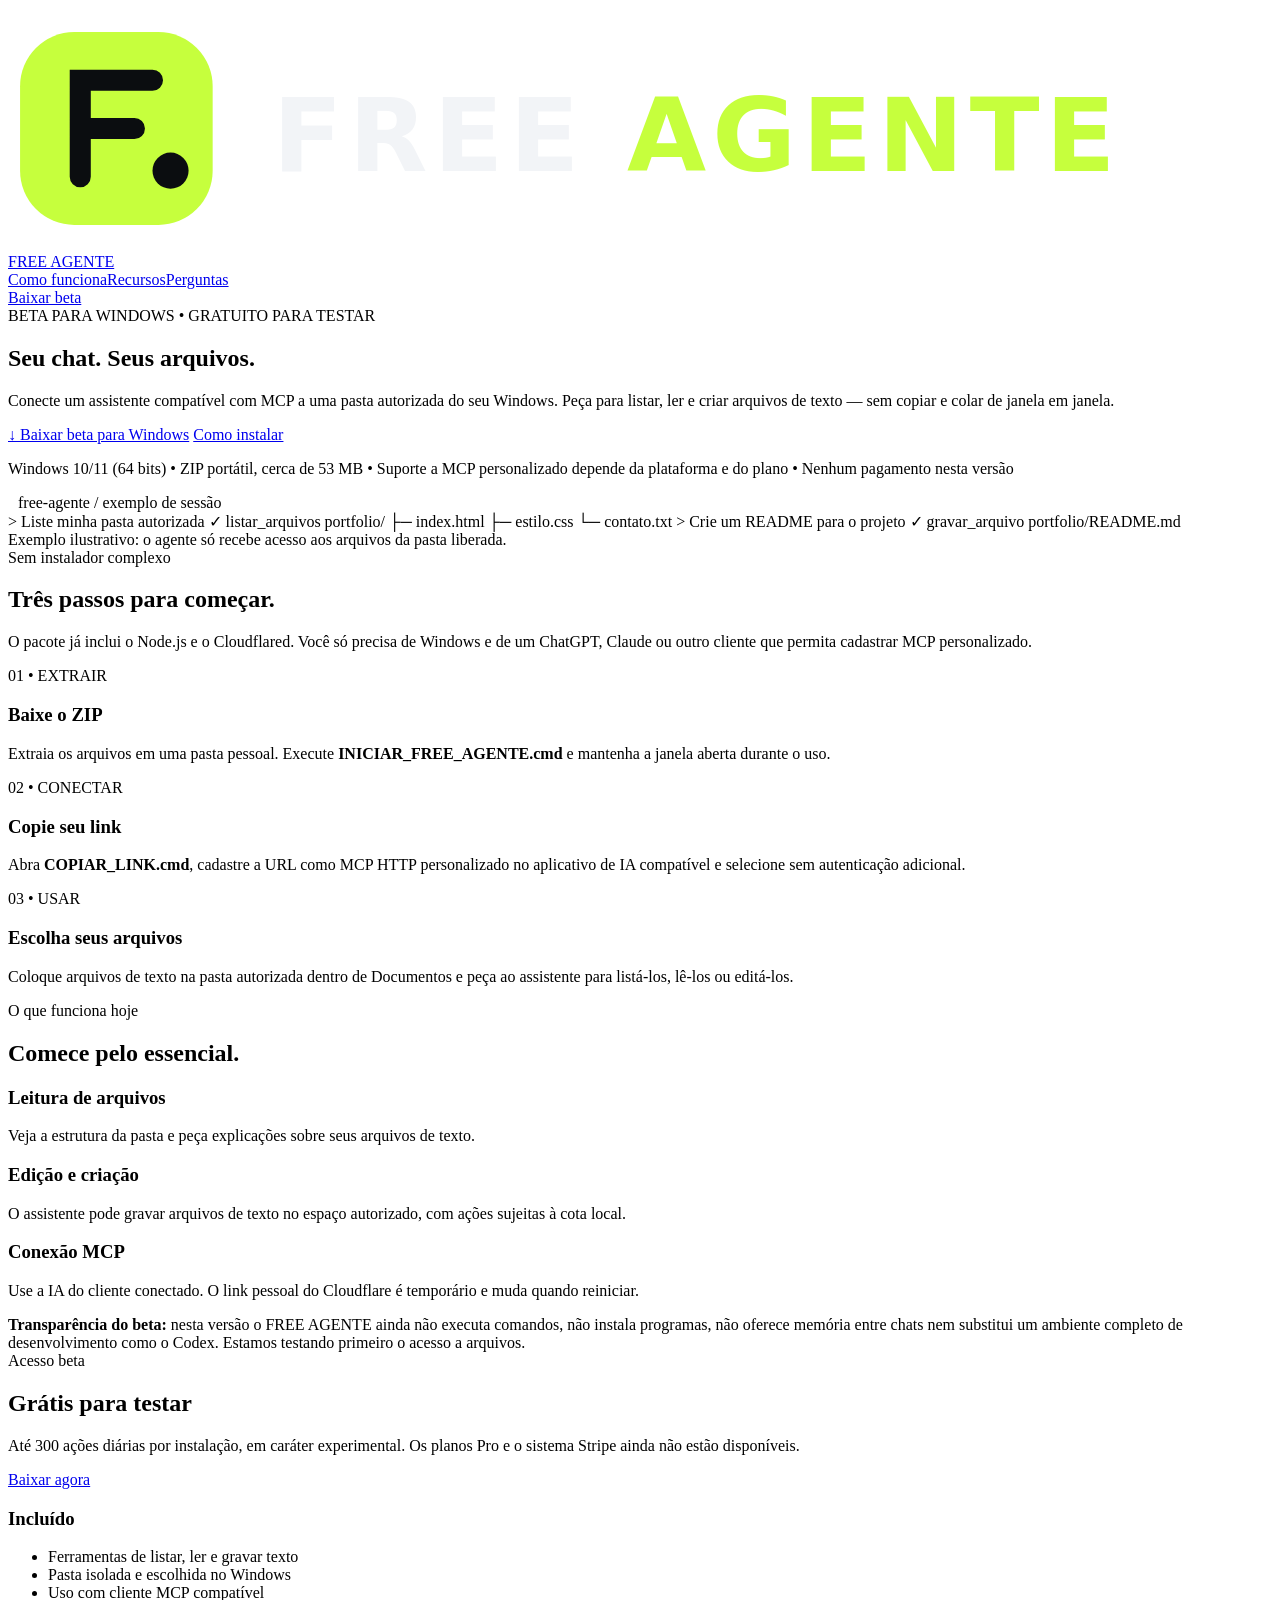
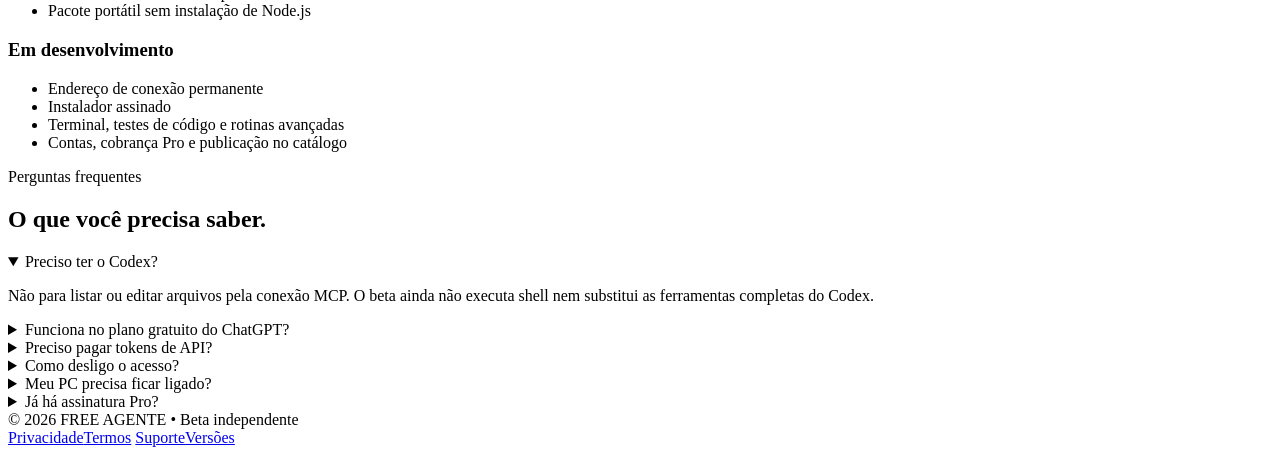
==== docs/index.html @ c60641d6 "Lanca site e documentacao do beta FREE AGENTE 0.2.0" ====
<!doctype html><html lang="pt-BR"><head>
<meta charset="utf-8"><meta name="viewport" content="width=device-width,initial-scale=1">
<title>Beta para Windows — FREE AGENTE</title><meta name="description" content="FREE AGENTE Beta: acesso local a arquivos pelo ChatGPT/Claude, com MCP.">
<meta name="theme-color" content="#0a0e13">
<link rel="icon" type="image/svg+xml" href="assets/logo.svg"><link rel="stylesheet" href="assets/style.css"></head>
<body><header class="nav"><div class="wrap nav-inner"><a class="brand" href="./"><img alt="" src="assets/logo.svg">FREE <span>AGENTE</span></a>
<nav aria-label="Navegação"><a href="./#como">Como funciona</a><a href="./#recursos">Recursos</a><a href="./#duvidas">Perguntas</a></nav>
<a class="btn primary" href="https://github.com/elgato2221/free-agente-beta/releases/download/v0.2.0-beta/free-agente-0.2.0-beta-win-x64.zip">Baixar beta</a></div></header>
<section class="hero"><div class="wrap two"><div>
<span class="pill">BETA PARA WINDOWS • GRATUITO PARA TESTAR</span>
<h1>Seu chat. <span class="gradient">Seus arquivos.</span></h1>
<p class="lead">Conecte um assistente compatível com MCP a uma pasta autorizada do seu Windows. Peça para listar, ler e criar arquivos de texto — sem copiar e colar de janela em janela.</p>
<div class="actions"><a href="https://github.com/elgato2221/free-agente-beta/releases/download/v0.2.0-beta/free-agente-0.2.0-beta-win-x64.zip" class="btn primary">↓ Baixar beta para Windows</a>
<a href="#como" class="btn secondary">Como instalar</a></div>
<p class="mini">Windows 10/11 (64 bits) • ZIP portátil, cerca de 53 MB • Suporte a MCP personalizado depende da plataforma e do plano • Nenhum pagamento nesta versão</p>
</div><div class="window" aria-label="Exemplo ilustrativo de uso"><div class="winbar">
<span class="dot"></span><span class="dot"></span><span class="dot"></span>
<span style="margin-left:10px">free-agente / exemplo de sessão</span></div>
<div class="pad"><div class="line"><span class="prompt">&gt;</span> Liste minha pasta autorizada
<span class="good">✓</span> listar_arquivos
<span class="path">  portfolio/
  ├─ index.html
  ├─ estilo.css
  └─ contato.txt</span>

<span class="prompt">&gt;</span> Crie um README para o projeto
<span class="good">✓</span> gravar_arquivo
<span class="path">  portfolio/README.md</span></div>
<div class="note">Exemplo ilustrativo: o agente só recebe acesso aos arquivos da pasta liberada.</div></div></div></div></section>
<section class="part" id="como"><div class="wrap">
<span class="eyebrow">Sem instalador complexo</span><h2>Três passos para começar.</h2>
<p class="intro">O pacote já inclui o Node.js e o Cloudflared. Você só precisa de Windows e de um ChatGPT, Claude ou outro cliente que permita cadastrar MCP personalizado.</p>
<div class="cols"><article class="card"><span class="step">01 • EXTRAIR</span><h3>Baixe o ZIP</h3>
<p>Extraia os arquivos em uma pasta pessoal. Execute <b>INICIAR_FREE_AGENTE.cmd</b> e mantenha a janela aberta durante o uso.</p></article>
<article class="card"><span class="step">02 • CONECTAR</span><h3>Copie seu link</h3>
<p>Abra <b>COPIAR_LINK.cmd</b>, cadastre a URL como MCP HTTP personalizado no aplicativo de IA compatível e selecione sem autenticação adicional.</p></article>
<article class="card"><span class="step">03 • USAR</span><h3>Escolha seus arquivos</h3>
<p>Coloque arquivos de texto na pasta autorizada dentro de Documentos e peça ao assistente para listá-los, lê-los ou editá-los.</p></article></div></div></section>
<section class="part" id="recursos"><div class="wrap">
<span class="eyebrow">O que funciona hoje</span><h2>Comece pelo essencial.</h2>
<div class="cols">
<div class="card"><h3>Leitura de arquivos</h3><p>Veja a estrutura da pasta e peça explicações sobre seus arquivos de texto.</p></div>
<div class="card"><h3>Edição e criação</h3><p>O assistente pode gravar arquivos de texto no espaço autorizado, com ações sujeitas à cota local.</p></div>
<div class="card"><h3>Conexão MCP</h3><p>Use a IA do cliente conectado. O link pessoal do Cloudflare é temporário e muda quando reiniciar.</p></div></div>
<div class="limitations"><strong>Transparência do beta:</strong> nesta versão o FREE AGENTE ainda não executa comandos, não instala programas, não oferece memória entre chats nem substitui um ambiente completo de desenvolvimento como o Codex. Estamos testando primeiro o acesso a arquivos.</div></div></section>
<section class="part"><div class="wrap"><div class="pricing">
<div><span class="eyebrow">Acesso beta</span><h2><strong>Grátis para testar</strong></h2>
<p>Até 300 ações diárias por instalação, em caráter experimental. Os planos Pro e o sistema Stripe ainda não estão disponíveis.</p></div>
<a href="https://github.com/elgato2221/free-agente-beta/releases/download/v0.2.0-beta/free-agente-0.2.0-beta-win-x64.zip" class="btn primary">Baixar agora</a></div>
<div class="limits"><div><h3>Incluído</h3><ul>
<li>Ferramentas de listar, ler e gravar texto</li><li>Pasta isolada e escolhida no Windows</li>
<li>Uso com cliente MCP compatível</li><li>Pacote portátil sem instalação de Node.js</li></ul></div>
<div><h3>Em desenvolvimento</h3><ul>
<li>Endereço de conexão permanente</li><li>Instalador assinado</li>
<li>Terminal, testes de código e rotinas avançadas</li><li>Contas, cobrança Pro e publicação no catálogo</li></ul></div></div></div></section>
<section class="part" id="duvidas"><div class="wrap"><span class="eyebrow">Perguntas frequentes</span>
<h2>O que você precisa saber.</h2>
<details open><summary>Preciso ter o Codex?</summary>
<p>Não para listar ou editar arquivos pela conexão MCP. O beta ainda não executa shell nem substitui as ferramentas completas do Codex.</p></details>
<details><summary>Funciona no plano gratuito do ChatGPT?</summary>
<p>Depende da disponibilidade de conectores MCP personalizados no plano e aplicativo de cada provedor. Confira antes de baixar.</p></details>
<details><summary>Preciso pagar tokens de API?</summary>
<p>Este pacote não pede chave própria de API. A IA e seus eventuais custos/limites dependem do ChatGPT, Claude ou cliente MCP que você já usa.</p></details>
<details><summary>Como desligo o acesso?</summary>
<p>Feche a janela INICIAR_FREE_AGENTE. O túnel termina. Ao iniciar de novo, é necessário copiar e cadastrar o novo link.</p></details>
<details><summary>Meu PC precisa ficar ligado?</summary>
<p>Sim. O agente e o túnel são executados no seu próprio computador durante a sessão.</p></details>
<details><summary>Já há assinatura Pro?</summary>
<p>Não. Nesta versão pública beta não existe cobrança. A integração de pagamentos está em testes separados e será anunciada após homologação.</p></details>
</div></section>

<footer><div class="wrap"><span>© 2026 FREE AGENTE • Beta independente</span><div class="legal">
<a href="privacidade.html">Privacidade</a><a href="termos.html">Termos</a>
<a href="suporte.html">Suporte</a><a href="https://github.com/elgato2221/free-agente-beta/releases">Versões</a></div></div></footer></body></html>
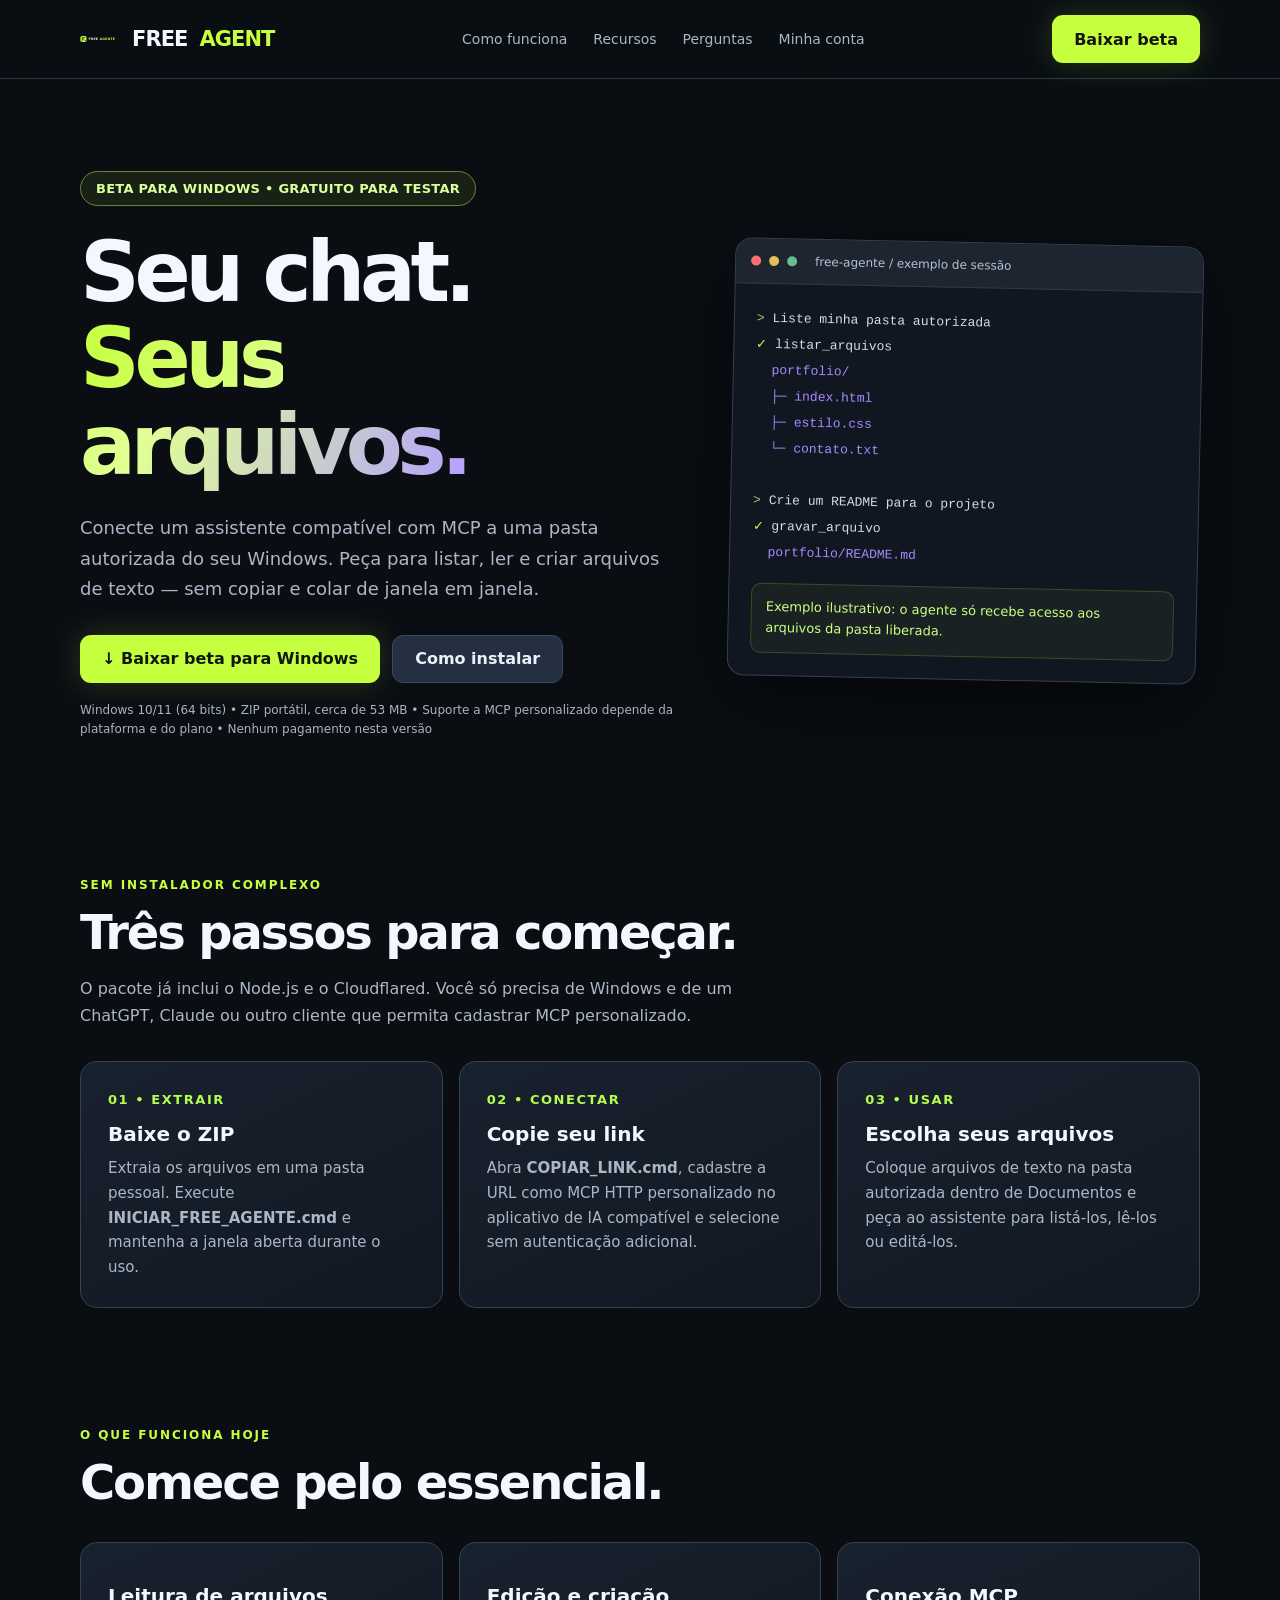
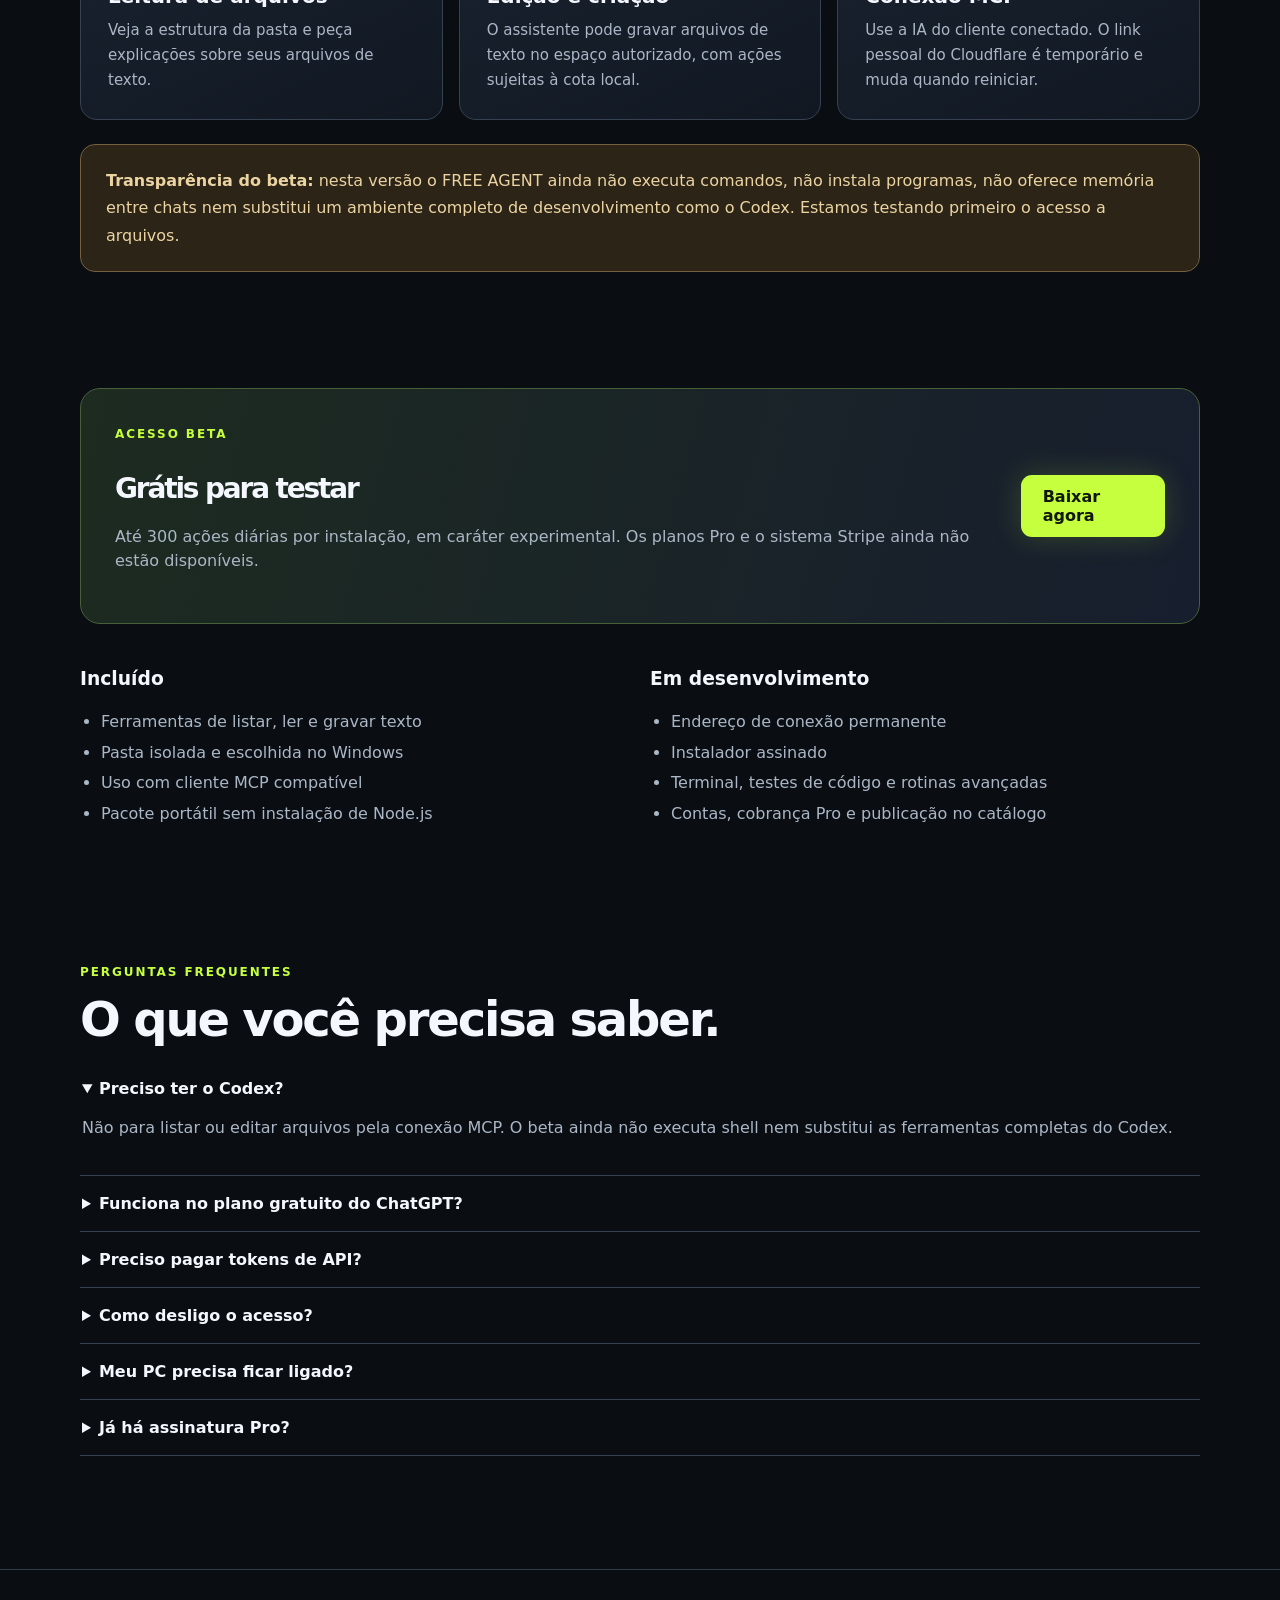
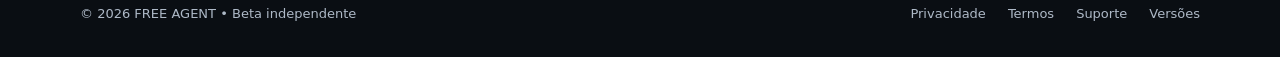
==== commit 6b47a287: "Use official FREE AGENT brand and link to account portal" ====
--- a/docs/index.html
+++ b/docs/index.html
@@ -1,10 +1,10 @@
 <!doctype html><html lang="pt-BR"><head>
 <meta charset="utf-8"><meta name="viewport" content="width=device-width,initial-scale=1">
-<title>Beta para Windows — FREE AGENTE</title><meta name="description" content="FREE AGENTE Beta: acesso local a arquivos pelo ChatGPT/Claude, com MCP.">
+<title>Beta para Windows — FREE AGENT</title><meta name="description" content="FREE AGENT Beta: acesso local a arquivos pelo ChatGPT/Claude, com MCP.">
 <meta name="theme-color" content="#0a0e13">
 <link rel="icon" type="image/svg+xml" href="assets/logo.svg"><link rel="stylesheet" href="assets/style.css"></head>
-<body><header class="nav"><div class="wrap nav-inner"><a class="brand" href="./"><img alt="" src="assets/logo.svg">FREE <span>AGENTE</span></a>
-<nav aria-label="Navegação"><a href="./#como">Como funciona</a><a href="./#recursos">Recursos</a><a href="./#duvidas">Perguntas</a></nav>
+<body><header class="nav"><div class="wrap nav-inner"><a class="brand" href="./"><img alt="" src="assets/logo.svg">FREE <span>AGENT</span></a>
+<nav aria-label="Navegação"><a href="./#como">Como funciona</a><a href="./#recursos">Recursos</a><a href="./#duvidas">Perguntas</a><a href="https://api.freeagente.com/painel/conta.html">Minha conta</a></nav>
 <a class="btn primary" href="https://github.com/elgato2221/free-agente-beta/releases/download/v0.2.0-beta/free-agente-0.2.0-beta-win-x64.zip">Baixar beta</a></div></header>
 <section class="hero"><div class="wrap two"><div>
 <span class="pill">BETA PARA WINDOWS • GRATUITO PARA TESTAR</span>
@@ -42,7 +42,7 @@
 <div class="card"><h3>Leitura de arquivos</h3><p>Veja a estrutura da pasta e peça explicações sobre seus arquivos de texto.</p></div>
 <div class="card"><h3>Edição e criação</h3><p>O assistente pode gravar arquivos de texto no espaço autorizado, com ações sujeitas à cota local.</p></div>
 <div class="card"><h3>Conexão MCP</h3><p>Use a IA do cliente conectado. O link pessoal do Cloudflare é temporário e muda quando reiniciar.</p></div></div>
-<div class="limitations"><strong>Transparência do beta:</strong> nesta versão o FREE AGENTE ainda não executa comandos, não instala programas, não oferece memória entre chats nem substitui um ambiente completo de desenvolvimento como o Codex. Estamos testando primeiro o acesso a arquivos.</div></div></section>
+<div class="limitations"><strong>Transparência do beta:</strong> nesta versão o FREE AGENT ainda não executa comandos, não instala programas, não oferece memória entre chats nem substitui um ambiente completo de desenvolvimento como o Codex. Estamos testando primeiro o acesso a arquivos.</div></div></section>
 <section class="part"><div class="wrap"><div class="pricing">
 <div><span class="eyebrow">Acesso beta</span><h2><strong>Grátis para testar</strong></h2>
 <p>Até 300 ações diárias por instalação, em caráter experimental. Os planos Pro e o sistema Stripe ainda não estão disponíveis.</p></div>
@@ -69,6 +69,6 @@
 <p>Não. Nesta versão pública beta não existe cobrança. A integração de pagamentos está em testes separados e será anunciada após homologação.</p></details>
 </div></section>
 
-<footer><div class="wrap"><span>© 2026 FREE AGENTE • Beta independente</span><div class="legal">
+<footer><div class="wrap"><span>© 2026 FREE AGENT • Beta independente</span><div class="legal">
 <a href="privacidade.html">Privacidade</a><a href="termos.html">Termos</a>
 <a href="suporte.html">Suporte</a><a href="https://github.com/elgato2221/free-agente-beta/releases">Versões</a></div></div></footer></body></html>
--- a/docs/assets/style.css
+++ b/docs/assets/style.css
@@ -0,0 +1,43 @@
+
+:root{color-scheme:dark;--bg:#0a0e13;--card:#141b24;--card2:#1a2330;--line:#2e3946;--text:#f4f7fd;--muted:#abb7c6;--lime:#c6ff3d;--violet:#9b77fb}
+*{box-sizing:border-box}html{scroll-behavior:smooth}
+body{margin:0;background:radial-gradient(80vw 42vw at 80% -10%,#202146 0%,transparent 72%),var(--bg);color:var(--text);font-family:Inter,system-ui,-apple-system,Segoe UI,Roboto,Arial,sans-serif}
+a{color:inherit}a:focus-visible,button:focus-visible{outline:3px solid #c6ff3d;outline-offset:4px}
+.wrap{width:min(1120px,calc(100% - 48px));margin:auto}
+.nav{border-bottom:1px solid var(--line);background:#0a0e13c9;backdrop-filter:blur(20px);position:sticky;top:0;z-index:3}
+.nav-inner{min-height:78px;display:flex;align-items:center;gap:28px;justify-content:space-between}
+.brand{display:flex;align-items:center;gap:12px;font-size:21px;font-weight:900;letter-spacing:-.045em;text-decoration:none}
+.brand img{width:40px;height:40px}.brand span{color:var(--lime)}
+nav{display:flex;gap:26px}nav a{font-size:14px;text-decoration:none;color:var(--muted)}nav a:hover,.legal a:hover{color:var(--lime)}
+.btn{display:inline-flex;align-items:center;justify-content:center;min-height:48px;padding:12px 22px;border-radius:11px;font-weight:800;text-decoration:none;transition:transform .2s,background .2s;cursor:pointer}
+.btn:hover{transform:translateY(-2px)}.primary{color:#11170b;background:var(--lime);box-shadow:0 0 30px #c6ff3d2d}
+.secondary{color:#ebf0f8;background:#243042;border:1px solid #3a4a60}
+.hero{padding:92px 0 65px}.two{display:grid;grid-template-columns:1.12fr .88fr;gap:55px;align-items:center}
+.pill{display:inline-flex;border:1px solid #678536;background:#c6ff3d14;border-radius:999px;padding:9px 15px;color:#d8ff98;font-size:13px;font-weight:800;letter-spacing:.02em}
+h1{font-size:clamp(46px,6.8vw,83px);line-height:1.04;letter-spacing:-.065em;margin:24px 0}
+.gradient{background:linear-gradient(115deg,var(--lime),#e1ff95 45%,#b3a0ff);-webkit-background-clip:text;background-clip:text;color:transparent}
+.lead{font-size:18px;line-height:1.7;color:var(--muted);max-width:610px}
+.actions{display:flex;flex-wrap:wrap;gap:12px;margin:30px 0 18px}
+.mini{font-size:12px;color:#a8b4c3;line-height:1.6}.window{background:#111721;border:1px solid #344051;border-radius:17px;overflow:hidden;box-shadow:0 25px 80px #0008;transform:rotate(1.2deg)}
+.winbar{display:flex;align-items:center;gap:8px;border-bottom:1px solid var(--line);padding:15px;background:#1d2531;color:#b6c1d0;font-size:12px}
+.dot{width:10px;height:10px;background:#465366;border-radius:50%}.dot:first-child{background:#fa716f}.dot:nth-child(2){background:#e7be5b}.dot:nth-child(3){background:#65be8d}
+.pad{padding:22px}.line{font-family:ui-monospace,SFMono-Regular,Consolas,monospace;white-space:pre-wrap;font-size:13px;line-height:2;color:#cfdded}
+.prompt{color:#abc686}.good{color:var(--lime)}.path{color:#a68aff}
+.note{margin-top:17px;padding:13px 14px;background:#c6ff3d0c;border:1px solid #56762c80;border-radius:10px;color:#ccff83;font-size:13px;line-height:1.6}
+section.part{padding:58px 0}.eyebrow{text-transform:uppercase;font-size:12px;letter-spacing:.16em;font-weight:900;color:var(--lime)}
+h2{font-size:clamp(30px,4vw,48px);line-height:1.15;letter-spacing:-.045em;margin:12px 0 14px}
+.intro{max-width:730px;color:var(--muted);line-height:1.65}
+.cols{display:grid;grid-template-columns:repeat(3,1fr);gap:16px;margin-top:32px}
+.card{background:linear-gradient(155deg,#18212e,#111822);border:1px solid #364252;border-radius:17px;padding:27px}
+.step{color:#b4fc50;font-weight:800;font-size:13px;letter-spacing:.12em}.card h3{font-size:20px;margin:14px 0 10px}
+.card p{font-size:15px;color:var(--muted);line-height:1.65;margin:0}.limitations{margin-top:24px;border-radius:15px;background:#2b2417;border:1px solid #74613f;padding:22px 25px;color:#ecd4a2;line-height:1.7}
+.limits{display:grid;grid-template-columns:1fr 1fr;gap:20px;margin-top:25px}.limits ul{color:var(--muted);line-height:1.9;padding-left:21px}
+.pricing{border:1px solid #48603a;background:linear-gradient(105deg,#1d2b20,#171e2e);padding:34px;border-radius:20px;display:flex;justify-content:space-between;align-items:center;gap:30px}
+.pricing strong{font-size:28px}.pricing p{color:var(--muted);line-height:1.5}
+details{border-bottom:1px solid #344151;padding:18px 2px}summary{cursor:pointer;font-weight:700;font-size:16px}details p{line-height:1.7;color:var(--muted)}
+footer{border-top:1px solid #303c4b;margin-top:55px;padding:36px 0;color:#aeb9c7;font-size:13px}
+footer .wrap{display:flex;justify-content:space-between;align-items:center;gap:20px;flex-wrap:wrap}.legal{display:flex;flex-wrap:wrap;gap:22px}
+.legal a{text-decoration:none;color:#aeb9c7}.doc{max-width:860px;margin:56px auto 90px;padding:0 24px}.doc h1{font-size:48px}.doc h2{font-size:27px;margin-top:32px}.doc p,.doc li{color:#b8c3d2;line-height:1.8}.doc ul{padding-left:22px}.doc a{color:var(--lime)}
+@media(max-width:860px){nav{display:none}.two,.cols,.limits{grid-template-columns:1fr}.hero{padding:55px 0 25px}.window{transform:none}.pricing{display:block}.pricing .btn{margin-top:15px}}
+@media(max-width:470px){.wrap{width:calc(100% - 30px)}.nav-inner{min-height:70px}.nav .btn{padding:10px 12px;font-size:12px}.brand{font-size:17px}.brand img{width:32px;height:32px}.actions .btn{width:100%}h1{font-size:46px}.lead{font-size:16px}.pad{padding:15px}.line{font-size:11px}}
+@media(prefers-reduced-motion:reduce){html{scroll-behavior:auto}.btn{transition:none}}
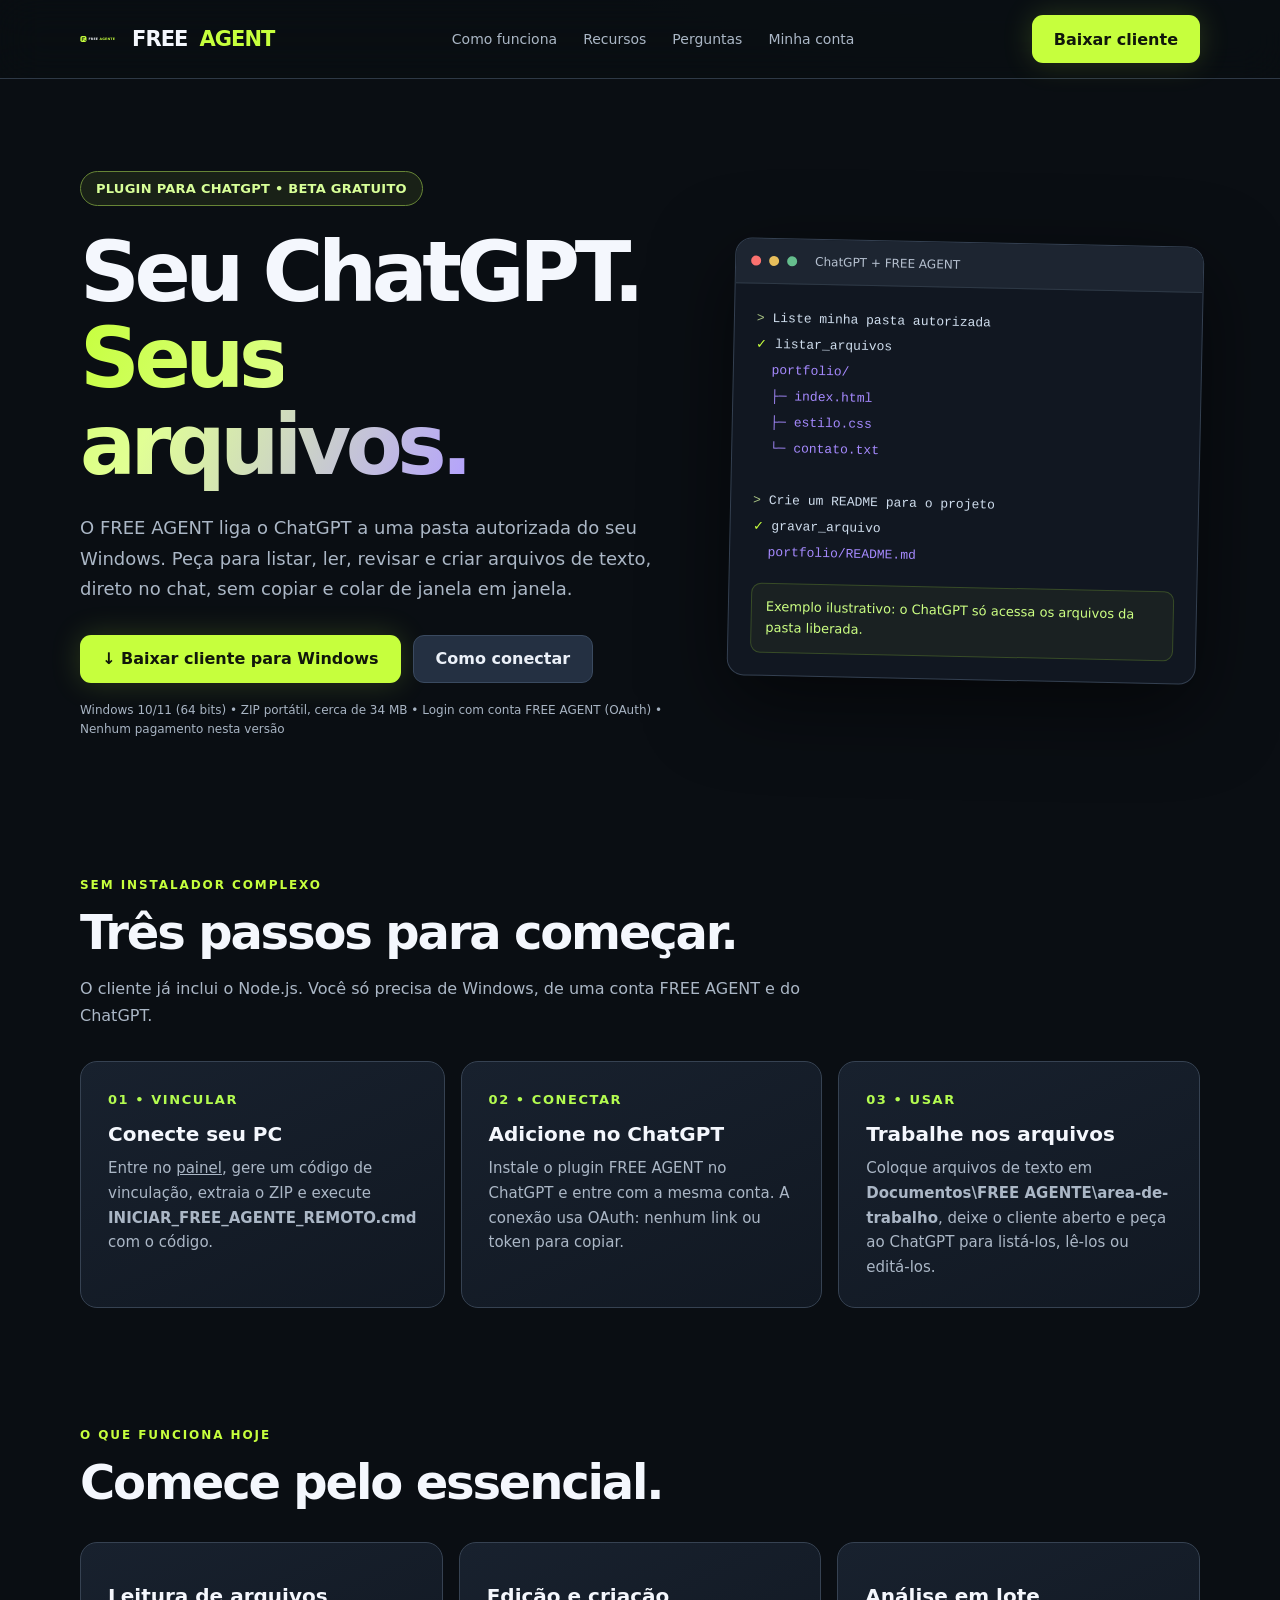
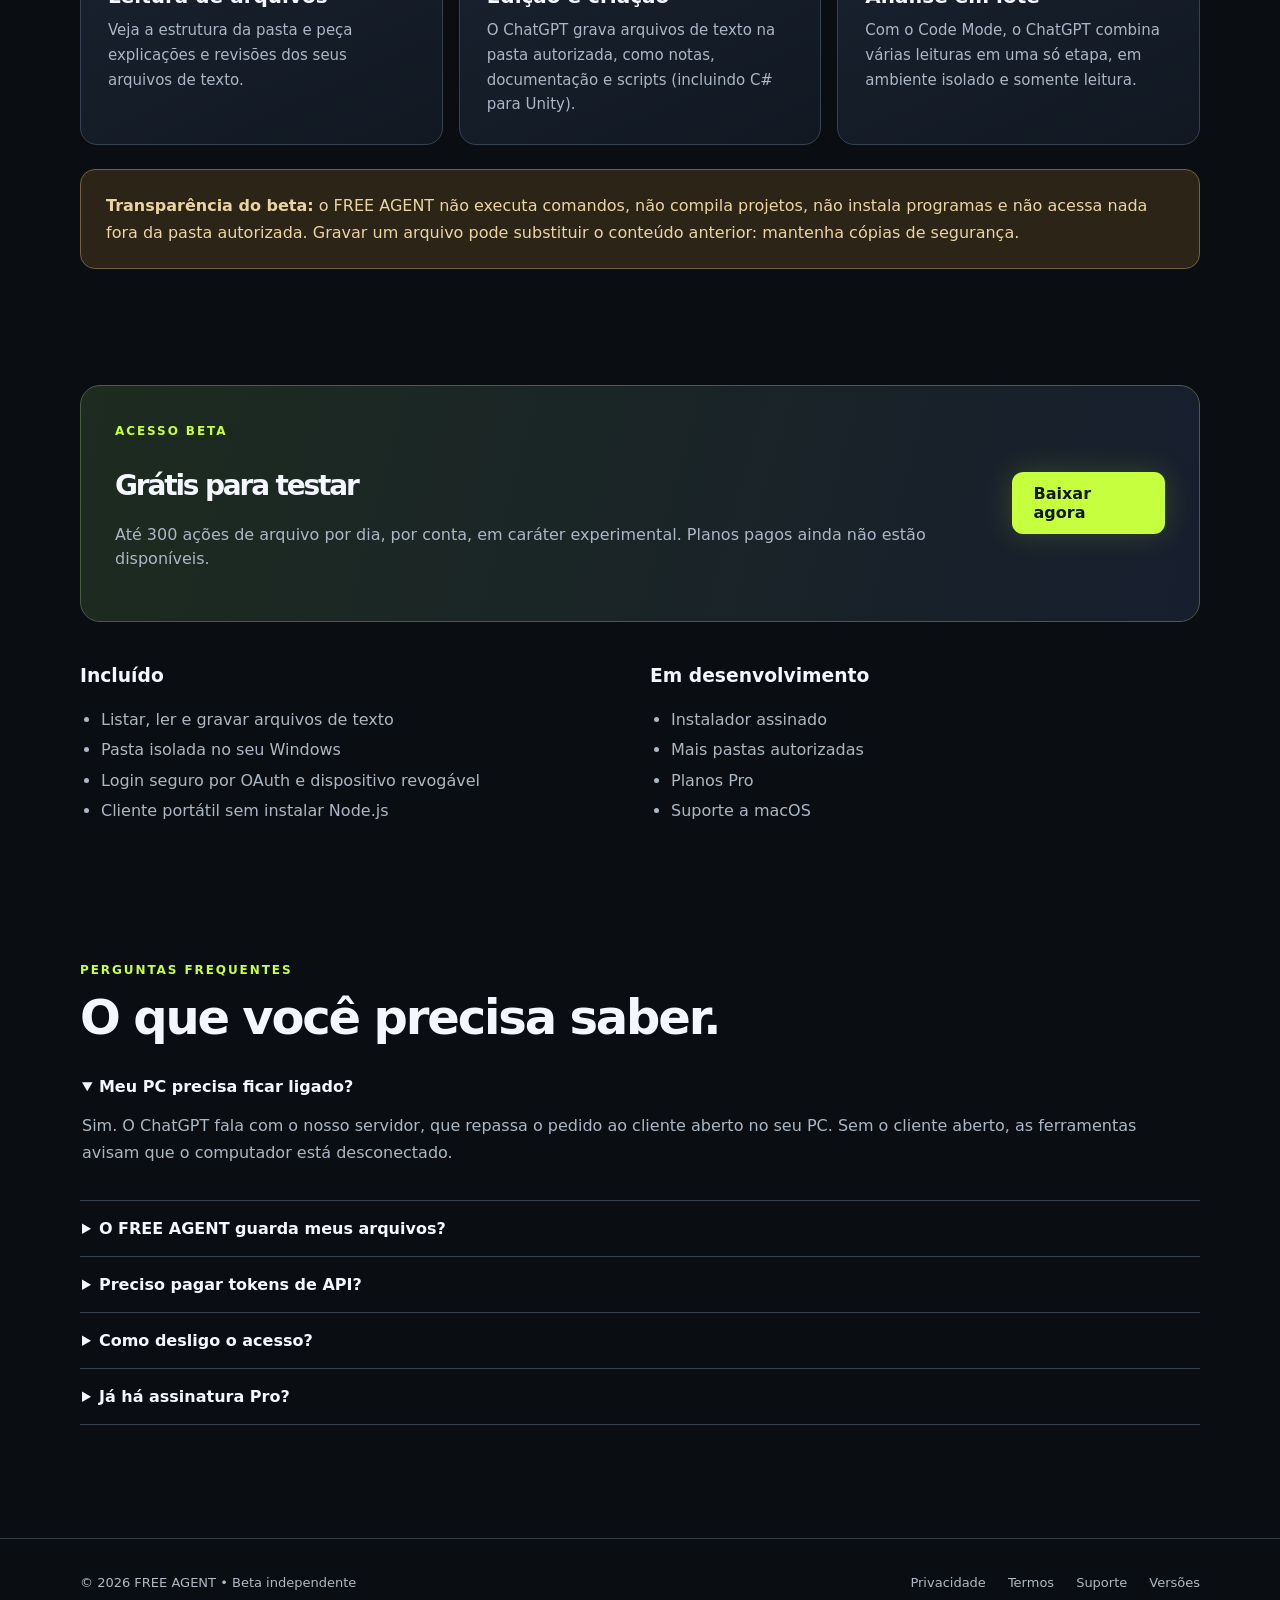
==== commit c2aa5202: "Site e politicas para o plugin remoto do ChatGPT" ====
--- a/docs/index.html
+++ b/docs/index.html
@@ -1,21 +1,21 @@
 <!doctype html><html lang="pt-BR"><head>
 <meta charset="utf-8"><meta name="viewport" content="width=device-width,initial-scale=1">
-<title>Beta para Windows — FREE AGENT</title><meta name="description" content="FREE AGENT Beta: acesso local a arquivos pelo ChatGPT/Claude, com MCP.">
+<title>FREE AGENT — Arquivos do PC no ChatGPT</title><meta name="description" content="Plugin FREE AGENT: o ChatGPT lista, lê e edita arquivos de uma pasta autorizada do seu Windows.">
 <meta name="theme-color" content="#0a0e13">
 <link rel="icon" type="image/svg+xml" href="assets/logo.svg"><link rel="stylesheet" href="assets/style.css"></head>
 <body><header class="nav"><div class="wrap nav-inner"><a class="brand" href="./"><img alt="" src="assets/logo.svg">FREE <span>AGENT</span></a>
 <nav aria-label="Navegação"><a href="./#como">Como funciona</a><a href="./#recursos">Recursos</a><a href="./#duvidas">Perguntas</a><a href="https://api.freeagente.com/painel/conta.html">Minha conta</a></nav>
-<a class="btn primary" href="https://github.com/elgato2221/free-agente-beta/releases/download/v0.2.0-beta/free-agente-0.2.0-beta-win-x64.zip">Baixar beta</a></div></header>
+<a class="btn primary" href="https://github.com/elgato2221/free-agente-beta/releases/download/v0.2.3-remoto/free-agente-remote-client-0.2.3-win-x64.zip">Baixar cliente</a></div></header>
 <section class="hero"><div class="wrap two"><div>
-<span class="pill">BETA PARA WINDOWS • GRATUITO PARA TESTAR</span>
-<h1>Seu chat. <span class="gradient">Seus arquivos.</span></h1>
-<p class="lead">Conecte um assistente compatível com MCP a uma pasta autorizada do seu Windows. Peça para listar, ler e criar arquivos de texto — sem copiar e colar de janela em janela.</p>
-<div class="actions"><a href="https://github.com/elgato2221/free-agente-beta/releases/download/v0.2.0-beta/free-agente-0.2.0-beta-win-x64.zip" class="btn primary">↓ Baixar beta para Windows</a>
-<a href="#como" class="btn secondary">Como instalar</a></div>
-<p class="mini">Windows 10/11 (64 bits) • ZIP portátil, cerca de 53 MB • Suporte a MCP personalizado depende da plataforma e do plano • Nenhum pagamento nesta versão</p>
+<span class="pill">PLUGIN PARA CHATGPT • BETA GRATUITO</span>
+<h1>Seu ChatGPT. <span class="gradient">Seus arquivos.</span></h1>
+<p class="lead">O FREE AGENT liga o ChatGPT a uma pasta autorizada do seu Windows. Peça para listar, ler, revisar e criar arquivos de texto, direto no chat, sem copiar e colar de janela em janela.</p>
+<div class="actions"><a href="https://github.com/elgato2221/free-agente-beta/releases/download/v0.2.3-remoto/free-agente-remote-client-0.2.3-win-x64.zip" class="btn primary">↓ Baixar cliente para Windows</a>
+<a href="#como" class="btn secondary">Como conectar</a></div>
+<p class="mini">Windows 10/11 (64 bits) • ZIP portátil, cerca de 34 MB • Login com conta FREE AGENT (OAuth) • Nenhum pagamento nesta versão</p>
 </div><div class="window" aria-label="Exemplo ilustrativo de uso"><div class="winbar">
 <span class="dot"></span><span class="dot"></span><span class="dot"></span>
-<span style="margin-left:10px">free-agente / exemplo de sessão</span></div>
+<span style="margin-left:10px">ChatGPT + FREE AGENT</span></div>
 <div class="pad"><div class="line"><span class="prompt">&gt;</span> Liste minha pasta autorizada
 <span class="good">✓</span> listar_arquivos
 <span class="path">  portfolio/
@@ -26,47 +26,45 @@
 <span class="prompt">&gt;</span> Crie um README para o projeto
 <span class="good">✓</span> gravar_arquivo
 <span class="path">  portfolio/README.md</span></div>
-<div class="note">Exemplo ilustrativo: o agente só recebe acesso aos arquivos da pasta liberada.</div></div></div></div></section>
+<div class="note">Exemplo ilustrativo: o ChatGPT só acessa os arquivos da pasta liberada.</div></div></div></div></section>
 <section class="part" id="como"><div class="wrap">
 <span class="eyebrow">Sem instalador complexo</span><h2>Três passos para começar.</h2>
-<p class="intro">O pacote já inclui o Node.js e o Cloudflared. Você só precisa de Windows e de um ChatGPT, Claude ou outro cliente que permita cadastrar MCP personalizado.</p>
-<div class="cols"><article class="card"><span class="step">01 • EXTRAIR</span><h3>Baixe o ZIP</h3>
-<p>Extraia os arquivos em uma pasta pessoal. Execute <b>INICIAR_FREE_AGENTE.cmd</b> e mantenha a janela aberta durante o uso.</p></article>
-<article class="card"><span class="step">02 • CONECTAR</span><h3>Copie seu link</h3>
-<p>Abra <b>COPIAR_LINK.cmd</b>, cadastre a URL como MCP HTTP personalizado no aplicativo de IA compatível e selecione sem autenticação adicional.</p></article>
-<article class="card"><span class="step">03 • USAR</span><h3>Escolha seus arquivos</h3>
-<p>Coloque arquivos de texto na pasta autorizada dentro de Documentos e peça ao assistente para listá-los, lê-los ou editá-los.</p></article></div></div></section>
+<p class="intro">O cliente já inclui o Node.js. Você só precisa de Windows, de uma conta FREE AGENT e do ChatGPT.</p>
+<div class="cols"><article class="card"><span class="step">01 • VINCULAR</span><h3>Conecte seu PC</h3>
+<p>Entre no <a href="https://api.freeagente.com/painel/conta.html">painel</a>, gere um código de vinculação, extraia o ZIP e execute <b>INICIAR_FREE_AGENTE_REMOTO.cmd</b> com o código.</p></article>
+<article class="card"><span class="step">02 • CONECTAR</span><h3>Adicione no ChatGPT</h3>
+<p>Instale o plugin FREE AGENT no ChatGPT e entre com a mesma conta. A conexão usa OAuth: nenhum link ou token para copiar.</p></article>
+<article class="card"><span class="step">03 • USAR</span><h3>Trabalhe nos arquivos</h3>
+<p>Coloque arquivos de texto em <b>Documentos\FREE AGENTE\area-de-trabalho</b>, deixe o cliente aberto e peça ao ChatGPT para listá-los, lê-los ou editá-los.</p></article></div></div></section>
 <section class="part" id="recursos"><div class="wrap">
 <span class="eyebrow">O que funciona hoje</span><h2>Comece pelo essencial.</h2>
 <div class="cols">
-<div class="card"><h3>Leitura de arquivos</h3><p>Veja a estrutura da pasta e peça explicações sobre seus arquivos de texto.</p></div>
-<div class="card"><h3>Edição e criação</h3><p>O assistente pode gravar arquivos de texto no espaço autorizado, com ações sujeitas à cota local.</p></div>
-<div class="card"><h3>Conexão MCP</h3><p>Use a IA do cliente conectado. O link pessoal do Cloudflare é temporário e muda quando reiniciar.</p></div></div>
-<div class="limitations"><strong>Transparência do beta:</strong> nesta versão o FREE AGENT ainda não executa comandos, não instala programas, não oferece memória entre chats nem substitui um ambiente completo de desenvolvimento como o Codex. Estamos testando primeiro o acesso a arquivos.</div></div></section>
+<div class="card"><h3>Leitura de arquivos</h3><p>Veja a estrutura da pasta e peça explicações e revisões dos seus arquivos de texto.</p></div>
+<div class="card"><h3>Edição e criação</h3><p>O ChatGPT grava arquivos de texto na pasta autorizada, como notas, documentação e scripts (incluindo C# para Unity).</p></div>
+<div class="card"><h3>Análise em lote</h3><p>Com o Code Mode, o ChatGPT combina várias leituras em uma só etapa, em ambiente isolado e somente leitura.</p></div></div>
+<div class="limitations"><strong>Transparência do beta:</strong> o FREE AGENT não executa comandos, não compila projetos, não instala programas e não acessa nada fora da pasta autorizada. Gravar um arquivo pode substituir o conteúdo anterior: mantenha cópias de segurança.</div></div></section>
 <section class="part"><div class="wrap"><div class="pricing">
 <div><span class="eyebrow">Acesso beta</span><h2><strong>Grátis para testar</strong></h2>
-<p>Até 300 ações diárias por instalação, em caráter experimental. Os planos Pro e o sistema Stripe ainda não estão disponíveis.</p></div>
-<a href="https://github.com/elgato2221/free-agente-beta/releases/download/v0.2.0-beta/free-agente-0.2.0-beta-win-x64.zip" class="btn primary">Baixar agora</a></div>
+<p>Até 300 ações de arquivo por dia, por conta, em caráter experimental. Planos pagos ainda não estão disponíveis.</p></div>
+<a href="https://github.com/elgato2221/free-agente-beta/releases/download/v0.2.3-remoto/free-agente-remote-client-0.2.3-win-x64.zip" class="btn primary">Baixar agora</a></div>
 <div class="limits"><div><h3>Incluído</h3><ul>
-<li>Ferramentas de listar, ler e gravar texto</li><li>Pasta isolada e escolhida no Windows</li>
-<li>Uso com cliente MCP compatível</li><li>Pacote portátil sem instalação de Node.js</li></ul></div>
+<li>Listar, ler e gravar arquivos de texto</li><li>Pasta isolada no seu Windows</li>
+<li>Login seguro por OAuth e dispositivo revogável</li><li>Cliente portátil sem instalar Node.js</li></ul></div>
 <div><h3>Em desenvolvimento</h3><ul>
-<li>Endereço de conexão permanente</li><li>Instalador assinado</li>
-<li>Terminal, testes de código e rotinas avançadas</li><li>Contas, cobrança Pro e publicação no catálogo</li></ul></div></div></div></section>
+<li>Instalador assinado</li><li>Mais pastas autorizadas</li>
+<li>Planos Pro</li><li>Suporte a macOS</li></ul></div></div></div></section>
 <section class="part" id="duvidas"><div class="wrap"><span class="eyebrow">Perguntas frequentes</span>
 <h2>O que você precisa saber.</h2>
-<details open><summary>Preciso ter o Codex?</summary>
-<p>Não para listar ou editar arquivos pela conexão MCP. O beta ainda não executa shell nem substitui as ferramentas completas do Codex.</p></details>
-<details><summary>Funciona no plano gratuito do ChatGPT?</summary>
-<p>Depende da disponibilidade de conectores MCP personalizados no plano e aplicativo de cada provedor. Confira antes de baixar.</p></details>
+<details open><summary>Meu PC precisa ficar ligado?</summary>
+<p>Sim. O ChatGPT fala com o nosso servidor, que repassa o pedido ao cliente aberto no seu PC. Sem o cliente aberto, as ferramentas avisam que o computador está desconectado.</p></details>
+<details><summary>O FREE AGENT guarda meus arquivos?</summary>
+<p>Não. O conteúdo passa pelo servidor só em trânsito e não é gravado. Veja a <a href="privacidade.html">política de privacidade</a>.</p></details>
 <details><summary>Preciso pagar tokens de API?</summary>
-<p>Este pacote não pede chave própria de API. A IA e seus eventuais custos/limites dependem do ChatGPT, Claude ou cliente MCP que você já usa.</p></details>
+<p>Não. A IA é a do seu ChatGPT; o FREE AGENT só fornece o acesso aos arquivos.</p></details>
 <details><summary>Como desligo o acesso?</summary>
-<p>Feche a janela INICIAR_FREE_AGENTE. O túnel termina. Ao iniciar de novo, é necessário copiar e cadastrar o novo link.</p></details>
-<details><summary>Meu PC precisa ficar ligado?</summary>
-<p>Sim. O agente e o túnel são executados no seu próprio computador durante a sessão.</p></details>
+<p>Feche o cliente, revogue o computador no painel ou desconecte o plugin no ChatGPT.</p></details>
 <details><summary>Já há assinatura Pro?</summary>
-<p>Não. Nesta versão pública beta não existe cobrança. A integração de pagamentos está em testes separados e será anunciada após homologação.</p></details>
+<p>Não. Nesta versão beta não existe cobrança.</p></details>
 </div></section>
 
 <footer><div class="wrap"><span>© 2026 FREE AGENT • Beta independente</span><div class="legal">
